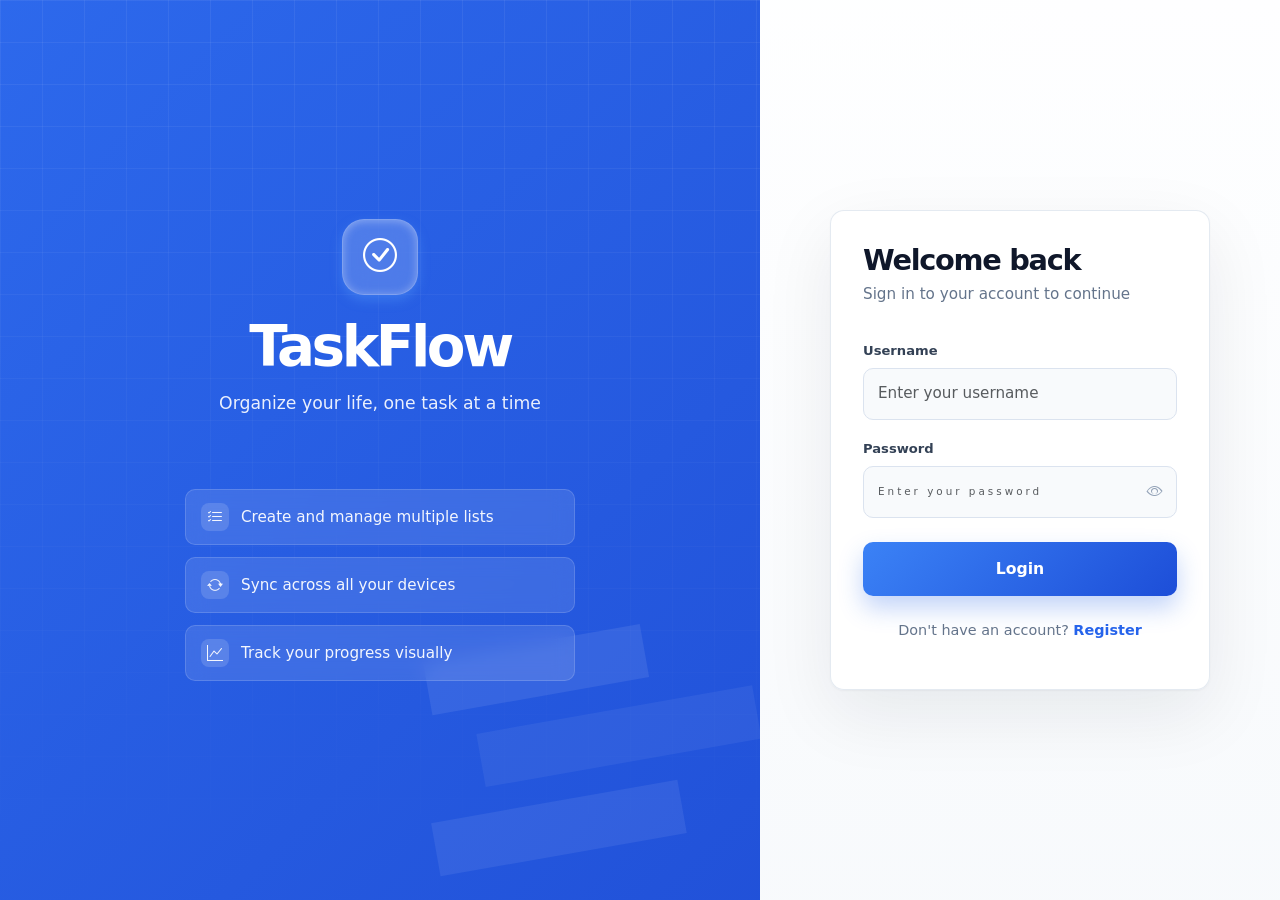
==== frontend/index.html @ c66ab673 "Initial commit" ====
<!DOCTYPE html>
<html lang="en">

<head>
    <meta charset="UTF-8">
    <meta name="viewport" content="width=device-width, initial-scale=1.0">
    <title>TaskFlow - ToDo List</title>
    <link rel="stylesheet" href="https://cdn.jsdelivr.net/npm/bootstrap@5.3.8/dist/css/bootstrap.min.css">
    <link href="https://cdn.jsdelivr.net/npm/bootstrap-icons@1.11.3/font/bootstrap-icons.min.css" rel="stylesheet">
    <link rel="stylesheet" href="css/style.css">
</head>

<body>
    <div class="container-fluid px-0">
        <div class="app-shell">

            <!-- SIDEBAR -->
            <aside class="sidebar p-3 d-flex flex-column">

                <!-- Create New List -->
                <button class="btn btn-primary w-100 mb-4" data-bs-toggle="modal" data-bs-target="#createListModal">
                    <i class="bi bi-plus-circle me-2 fw-semibold"></i>
                    Create New List
                </button>

                <!-- Lists -->
                <ul class="nav flex-column gap-1" id="listTabs">
                    <li class="nav-item">
                        <a href="#" class="nav-link active d-flex align-items-center" data-filter="all">
                            <i class="bi bi-list-check me-2 fs-5"></i> All Lists
                        </a>
                    </li>
                    <!-- Categories will be loaded dynamically -->
                </ul>

                <!-- Push settings to bottom -->
                <div class="mt-auto pt-3 border-top">
                    <a href="#" class="nav-link text-muted settings d-flex align-items-center" data-filter="">
                        <i class="bi bi-gear me-2 fs-6"></i> Settings
                    </a>
                </div>
            </aside>


            <!-- CONTENT WRAPPER -->
            <div class="app-content p-0">

                <!-- HEADER -->
                <header class="app-header d-flex align-items-center justify-content-between px-4 py-3 border-bottom">
                    <div class="d-flex align-items-center gap-3">
                        <button class="btn btn-light d-lg-none" id="sidebar-toggle">
                            <i class="bi bi-list fs-5"></i>
                        </button>
                        <div>
                            <h3 class="app-title mb-0">TaskFlow</h3>
                            <p class="text-muted small mb-0">Organize your life, one task at a time</p>
                        </div>
                    </div>
                    <div class="d-flex align-items-center gap-2">
                        <div class="search-control" id="search-control">
                            <button class="btn btn-light icon-btn" id="search-btn">
                                <i class="bi bi-search"></i>
                            </button>
                            <input type="search id="search-input" placeholder="Search lists..." autocomplete="off">
                        </div>
                        <div class="dropdown">
                            <button class="btn avatar-btn dropdown-toggle" id="profile-dropdown" data-bs-toggle="dropdown">
                                <span id="avatar-initial">U</span>
                            </button>
                            <ul class="dropdown-menu dropdown-menu-end">
                                <li><span class="dropdown-item-text" id="avatar-username">User</span></li>
                                <li>
                                    <hr class="dropdown-divider">
                                </li>
                                <li><a class="dropdown-item" href="#" id="logout-btn"><i class="bi bi-box-arrow-right me-2"></i>Logout</a>
                                </li>
                            </ul>
                        </div>
                    </div>
                </header>

                <!-- MAIN CONTENT -->
                <main class="p-4">

                    <!-- LIST CARDS -->
                    <div class="row row-cols-1 row-cols-md-2 row-cols-lg-3 g-4" id="lists-container">
                        <!-- Cards will be loaded here dynamically -->
                    </div>

                </main>
            </div>
        </div>
    </div>

    <!-- CREATE LIST MODAL -->
    <div class="modal fade" id="createListModal" tabindex="-1">
        <div class="modal-dialog">
            <div class="modal-content">
                <div class="modal-header">
                    <h5 class="modal-title">Create New List</h5>
                    <button type="button" class="btn-close" data-bs-dismiss="modal"></button>
                </div>
                <div class="modal-body">
                    <div class="mb-3">
                        <label class="form-label">List Name</label>
                        <input type="text" class="form-control" id="new-list-name" placeholder="e.g. Daily Routine">
                    </div>
                    <div class="mb-3">
                        <label class="form-label">Category</label>
                        <input type="text" id="new-list-category" class="form-control"
                            placeholder="e.g. Work, Personal, School...">
                    </div>
                </div>
                <div class="modal-footer">
                    <button type="button" class="btn btn-secondary" data-bs-dismiss="modal">Cancel</button>
                    <button type="button" class="btn btn-primary" id="create-list-btn">Create</button>
                </div>
            </div>
        </div>
    </div>
    <div class="sidebar-overlay" id="sidebar-overlay"></div>

    <script src="https://cdn.jsdelivr.net/npm/bootstrap@5.3.8/dist/js/bootstrap.bundle.min.js"></script>
    <script src="js/script.js"></script>
</body>

</html>
---- frontend/css/style.css ----
:root {
    --baby-blue: #93C5FD;
    --primary-blue: #5fa7ffbb;
    --soft-gray: #f5f5f5;
    --text-dark: #1f2937;
    --border-white: #e5e7eb;
}

body {
    margin: 0;
    background-color: var(--soft-gray);
    color: var(--text-dark);
}

.app-shell {
    min-height: 100vh;
    display: flex;
}

.app-content {
    flex: 1;
    min-width: 0;
}

.sidebar {
    background-color: white;
    border-right: 1px solid var(--border-white);
    flex: 0 0 220px;
    width: 220px;
    min-width: 220px;
    max-width: 350px;
    padding-left: 1.2rem;
    padding-right: 1.2rem;
    position: sticky;
    top: 0;
    height: 100vh;
}

/* Sidebar button */
.sidebar .btn-primary {
    background-color: var(--primary-blue);
    border: none;
    font-weight: 500;
    padding: 10px 14px;
    border-radius: 14px;
}

.sidebar .btn-primary:hover {
    background-color: rgba(75, 146, 234);
}

/* Sidebar links */
.sidebar .nav-link {
    color: #374151;
    border-radius: 10px;
    padding-left: 0.5rem;
    width: 100%;
    box-sizing: border-box;
    display: block;
}

.sidebar .nav-link:hover {
    background-color: rgba(95, 95, 96, 0.076);
}

.sidebar .nav-link.active, .nav-link:active{
    background-color: rgba(95, 168, 255, 0.20);
    font-weight: 500;
    color: rgb(0, 115, 255);
}

.settings {
    border-radius: 10px;
    padding-top: 12px;
    padding-bottom: 12px;
}

.app-header {
    background-color: white;
    border-bottom: 1px solid #ffffff;
    box-shadow: 0 1px 2.5px rgba(0, 0, 0, 0.185);
    position: sticky;
    top: 0;
    z-index: 10;

    padding-top: 18px;
    padding-bottom: 18px;
}

.brand-wrap {
    display: flex;
    align-items: center;
    gap: 10px;
}

.brand-logo {
    width: 42px;
    height: 42px;
    border-radius: 14px;
    background: #6eb3ff;
    color: white;
    display: grid;
    place-items: center;
    font-size: 21px;
    box-shadow: 0 5px 12px rgba(95, 167, 255, 0.35);
    flex-shrink: 0;
}

.app-title {
    font-size: 1.55rem;
    font-weight: 600;
    letter-spacing: -0.3px;
    line-height: 1.05;
}

header p {
    font-size: 0.82rem;
    margin-top: 4px;
}

.search-control {
    display: flex;
    align-items: center;
    gap: 6px;
    width: 38px;
    overflow: hidden;
    border-radius: 12px;
    transition: width 180ms ease, background 180ms ease;
}

.search-control.open {
    width: 220px;
    background-color: #f3f4f6;
    padding-right: 10px;
}

.search-control .icon-btn {
    flex: 0  0 38px;
}

#search-input {
    width: 100%;
    min-width: 0;
    border: none;
    outline: none;
    background: transparent;
    color: #1f2937;
    font-size: 0.9rem;
}

#search-input::placeholder {
    color: #9ca3af;
}

.icon-btn {
    width: 38px;
    height: 38px;
    border-radius: 10px;
    display: grid;
    place-items: center;
    padding: 0;
    color: #374151;
    background: #f3f4f6;
    border: none;
}

.icon-btn:hover {
    background: #e5e7eb;
}

.avatar-btn {
    width: 38px;
    height: 38px;
    border-radius: 50%;
    background: linear-gradient(135deg, #3b83f6c3, #1d4fd8cb);
    color: white;
    font-weight: 700;
    font-size: 0.95rem;
    display: grid;
    place-items: center;
    padding: 0;
    border: none;
}

.avatar-btn::after {
    display: none;
}

.avatar-btn:hover {
    opacity: 0.9;
}

main {
    padding-right: 0;
}

.btn-light {
    color: #37415187;
    font-size: large;
    background-color: #ffffff;
    border: none;
    border-radius: 10px;
    padding: 4px 7px;
}

.btn-light:hover {
    background-color: rgba(95, 95, 96, 0.110);
}

.card-meta {
    margin-left: 0;
    margin-bottom: 8px;
}

.list-card {
    background-color: white;
    border: none;
    padding: 24px 28px;
    min-height: 250px;
    border-radius: 16px;
    overflow: hidden;
    transition: transform 120ms ease, box-shadow 160ms ease;
    box-shadow: 0 4px 8px rgba(0, 0, 0, 0.1);
}


/* Softer hover */
.list-card:hover {
    transform: translateY(-6px);
    box-shadow: 0 8px 16px rgba(0, 0, 0, 0.12);
}

.card-header {
    font-weight: 600;
    font-size: 1.15rem;
    padding: 0;
    border-bottom: none;
}

.list-card .card-body {
    padding: 20px 0 0;
}

.progress {
    height: 9px;
    margin-top: 6px;
    margin-bottom: 10px;
    background-color: var(--border-white);
    border-radius: 20px;
    overflow: hidden;
}

.progress-bar {
    background : linear-gradient(
        90deg,
        #5fa7ff 0%,
        #7db8ff 50%,
        #5fa7ff 100%
    );
    box-shadow: 0 0 6px rgba(95, 167, 255, 0.6);
    border-radius: 20px;
}

.task-row {
    display: flex;
    align-items: center;
    gap: 10px;
    padding: 9px 12px;
    font-size: 0.9rem;
}

.task-row:hover {
    background-color: #f3f4f6e9;
    border-radius: 12px;
}

.task-row.completed {
    opacity: 0.45;
}

.task-row.completed:hover {
    opacity: 0.6;
}

.task-handle {
    color: #9ca3af;
}

.task-handle:active {
    cursor: grabbing;
    color: #3e3e3e;
}

.form-check-input {
    margin: 0;
    flex-shrink: 0;
    width: 1.1rem;
    height: 1.1rem;
    transform: scale(1.15);
    cursor: pointer;
    border: none;
    border-radius: 0.5px;
}

.form-check-input:checked {
    background-color: rgb(0, 106, 255);
}

.form-check-input:not(:checked) {
    background-color: #1c1d20db;
}

.form-check-input:focus {
    box-shadow: 0 0 0 2px rgba(103, 165, 241, 0.4);
    border-color: rgba(95, 167, 255, 0.6);
}

.form-check-label {
    margin: 0;
    line-height: 1.4;
    cursor: pointer;
}

.task-row, .form-check-input {
    margin-top: 0;
}

.task-row .form-check-label {
    flex: 1;
}

/* Add task toggle (Figma-style) */
.add-task-toggle {
    all: unset;
    box-sizing: border-box;

    display: flex;
    align-items: center;
    justify-content: center;
    gap: 8px;

    width: 100%;
    padding: 14px 12px;
    margin-top: 18px;

    color: #9ca3af;
    cursor: pointer;
    text-decoration: none;
    border-top: 1px solid #e5e7eb;
    font-size: 1rem;
}


.add-task-toggle:hover {
    color: rgb(0, 115, 255);
    background-color: rgba(95, 168, 255, 0.08);
    border-radius: 12px;
}

/* Reduce "+ more tasks" size */
.more-tasks-btn {
    font-size: 0.8rem;
    opacity: 0.7;
}

.more-tasks-btn:hover {
    opacity: 1;
}

.add-task-row {
    display: flex;
    gap: 8px;
    margin-top: 8px;
    background: transparent;
    border: none;
    padding: 0;
}


.add-task-row:focus-within {
    border-color: rgba(95, 167, 255, 0.6);
}

.task-input {
    border-radius: 12px;
    border: 2px solid var(--border-white);
    padding: 8px 12px;
    background: #fff;
}

.task-input:focus {
    border: 2.5px solid var(--baby-blue);
    outline: none;
    box-shadow: none;
}

.btn-add-task {
    border: none;
    border-radius: 12px;
    background: var(--baby-blue);
    color: #fff;
    font-weight: 500;
    padding: 8px 16px;
}

.btn-add-task:hover {
    background-color: rgba(75, 146, 234);
    color: #ffffff
}

.btn-delete-task {
    margin-left: auto;
    flex-shrink: 0;
    all: unset;
    color: #ffffff;
    cursor: pointer;
    font-size: 14px;

    opacity: 0;
    visibility: hidden;
    transition: opacity 150ms ease, color 150ms ease;
}

.task-row:hover .btn-delete-task {
    opacity: 1;
    visibility: visible;
}

.btn-delete-task:hover {
    color: #ef4444;
}


.task-hidden {
    display: none !important
}


/* =========================
    LOGIN PAGE
=========================*/
.login-page {
    min-height: 100vh;
    display: flex;
    background:
        radial-gradient(circle at 20% 20%, rgba(59, 130, 246, 0.14), transparent 30%),
        linear-gradient(135deg, #f8fbff 0%, #eef5ff 100%);
    font-family: Inter, system-ui, -apple-system, BlinkMacSystemFont, "Segoe UI", sans-serif;
}

.login-left {
    position: relative;
    flex: 1;
    display: flex;
    flex-direction: column;
    align-items: center;
    justify-content: center;

    padding: 4rem;
    color: white;
    overflow: hidden;

    background:
        linear-gradient(135deg, rgba(37, 99, 235, 0.96), rgba(29, 78, 216, 0.98)),
        linear-gradient(45deg, transparent 25%, rgba(255,255,255,0.08) 25%, rgba(255,255,255,0.08) 50%, transparent 50%);
}

.login-left::before {
    content: "";
    position: absolute;
    inset: 0;
    background-image:
        linear-gradient(rgba(255,255,255,0.08) 1px, transparent 1px),
        linear-gradient(90deg, rgba(255,255,255,0.08) 1px, transparent 1px);
    background-size: 42px 42px;
    mask-image: linear-gradient(to bottom, rgba(0,0,0,0.8), transparent);
    pointer-events: none;
}

.login-left > * {
    position: relative;
    z-index: 1;
}

.login-left::after {
    content: "";
    position: absolute;
    width: 520px;
    height: 520px;
    right: -120px;
    bottom: -160px;
    background:
        linear-gradient(rgba(255,255,255,0.18) 0 0) 90px 90px / 220px 54px no-repeat,
        linear-gradient(rgba(255,255,255,0.12) 0 0) 130px 170px / 280px 54px no-repeat,
        linear-gradient(rgba(255,255,255,0.16) 0 0) 70px 250px / 250px 54px no-repeat;
    border-radius: 40px;
    opacity: 0.45;
    transform: rotate(-10deg);
    pointer-events: none;
}


.login-left .brand-icon {
    width: 76px;
    height: 76px;
    margin-bottom: 1.6rem;

    display: grid;
    place-items: center;

    border-radius: 22px;
    background: rgba(255, 255, 255, 0.18);
    border: 1px solid rgba(255, 255, 255, 0.28);
    box-shadow:
        0 5px 12px rgba(95, 167, 255, 0.35),
        inset 0 1px 8px rgba(255,255,255,0.35);

    font-size: 2.1rem;
    color: white;
    backdrop-filter: blur(12px);
}

.login-left h1 {
    font-size: clamp(2.8rem, 4.4vw, 4.2rem);
    font-weight: 800;
    line-height: 0.95;
    letter-spacing: -0.06em;
    margin-bottom: 1rem;
}

.login-left p {
    font-size: 1.08rem;
    opacity: 0.9;
    text-align: center;
    max-width: 340px;
    line-height: 1.6;
}

.login-left .features {
    width: min(100%, 390px);
    margin-top: 3.5rem;
    display: flex;
    flex-direction: column;
    gap: 0.75rem;
}

.login-left .feature-item {
    display: flex;
    align-items: center;
    gap: 12px;

    padding: 13px 15px;
    border-radius: 10px;

    color: rgba(255, 255, 255, 0.94);
    background: rgba(255, 255, 255, 0.11);
    border: 1px solid rgba(255, 255, 255, 0.15);
    backdrop-filter: blur(10px);

    font-size: 0.95rem;
}

.login-left .feature-item i {
    width: 28px;
    height: 28px;
    display: grid;
    place-items: center;

    border-radius: 8px;
    background: rgba(255,255,255,0.14);
    font-size: 1rem;
}

.login-right {
    width: min(520px, 100%);
    display: flex;
    align-items: center;
    justify-content: center;
    padding: 3rem;
    background:
        linear-gradient(180deg, rgba(255,255,255,0.92), rgba(248,250,252,0.94));
}

.login-box {
    width: 100%;
    max-width: 380px;
    padding: 2rem;

    border-radius: 14px;
    background: rgba(255,255,255,0.9);
    border: 1px solid rgba(226, 232, 240, 0.9);
    box-shadow:
        0 24px 70px rgba(15, 23, 42, 0.08),
        0 1px 2px rgba(15, 23, 42, 0.04);
}

.login-box h2 {
    font-size: 1.8rem;
    font-weight: 800;
    letter-spacing: -0.045em;
    margin-bottom: 0.35rem;
    color: #0f172a;
}

.login-box .subtitle {
    color: #64748b;
    font-size: 0.95rem;
    margin-bottom: 2rem;
}

.login-box .form-label {
    font-weight: 600;
    font-size: 0.82rem;
    color: #334155;
    margin-bottom: 0.45rem;
}

.login-box .form-control {
    min-height: 52px;
    border-radius: 10px;
    border: 1px solid #dbe3ef;
    padding: 12px 14px;
    font-size: 0.95rem;
    color: #0f172a;
    background: #f8fafc;
    transition: border-color 160ms ease, box-shadow 160ms ease, background 160ms ease;
}

.login-box .form-control:hover {
    background: white;
    border-color: #cbd5e1;
}

.login-box .form-control:focus {
    background: white;
    border-color: #3b82f6;
    box-shadow: 0 0 0 4px rgba(59, 130, 246, 0.14);
}

.login-box .btn-primary {
    min-height: 54px;
    border: none;
    border-radius: 10px;
    background: linear-gradient(135deg, #3b82f6, #1d4ed8);
    box-shadow: 0 12px 24px rgba(37, 99, 235, 0.28);
    font-weight: 700;
    font-size: 0.98rem;
    letter-spacing: 0;
    transition: transform 160ms ease, box-shadow 160ms ease, filter 160ms ease;
}

.login-box .btn-primary:hover {
    transform: translateY(-1px);
    filter: saturate(1.08);
    box-shadow: 0 16px 32px rgba(37, 100, 235, 0.556);
}

.login-box .btn-primary:active {
    transform: translateY(0);
    box-shadow: 0 8px 18px rgba(37, 99, 235, 0.28);
}

.login-box .switch-link {
    color: #64748b;
    font-size: 0.9rem;
    text-align: center;
    margin-top: 1.5rem;
}

.login-box .switch-link a {
    color: #2563eb;
    font-weight: 700;
    text-decoration: none;
}

.login-box .switch-link a:hover {
    text-decoration: underline;
}

.login-box input[type="password"] {
    font-size: 0.65rem;
    letter-spacing: 3px;
}

.password-toggle {
    position: absolute;
    right: 14px;
    translate: translateY(-50%);
    bottom: 14px;
    cursor: pointer;
    color: #94a3b8;
    font-size: 1rem;
}

.password-toggle:hover {
    color: #3b82f6;
}

.alert-danger {
    border-radius: 10px;
    font-size: 0.875rem;
    border: 1px solid #fecaca;
    background: #fff1f2;
    color: #dc2626;
}

/* existing login mobile styles */
@media (max-width: 991.98px) {
    .login-page {
        align-items: center;
        justify-content: center;
        min-height: 100vh;
        padding: 1.5rem;
        background:
            linear-gradient(135deg, rgba(37, 99, 235, 0.96), rgba(29, 78, 216, 0.98));
    }

    .login-right {
        width: 100%;
        padding: 0;
        background: transparent;
    }

    .login-box {
        padding: 1.4rem;
        box-shadow: 0 20px 60px rgba(15, 23, 42, 0.24);
    }
}

@media (prefers-color-scheme: dark){
    .login-box {
        background: #151719;
        border: 1px solid rgba(255,255,255,0.12);
        box-shadow:
            0 24px 70px rgba(0, 0, 0, 0.35),
            0 1px 2px rgba(255, 255, 255, 0.04);
    }

    .login-box h2 {
        color: #f8fafc;
    }

    .login-box .subtitle,
    .login-box .switch-link {
        color: #9ca3af;
    }

    .login-box .form-label {
        color: #dbeafe;
    }

    .login-box .form-control {
        color: #f8fafc;
        background: #1f2125;
        border-color: rgba(255,255,255,0.16);
    }

    .login-box .form-control:hover,
    .login-box .form-control:focus {
        background: #22252a;
    }

    .login-box .form-control::placeholder {
        color: #a3aab7;
    }
}

/* NEW - main app mobile styles */
@media (max-width: 991.98px) {
    .sidebar {
        position: fixed;
        top: 0;
        left: -220px;
        z-index: 1001;

        width: 220px;
        min-width: 220px;
        max-width: 220px;
        height: 100vh;

        background-color: white;
        border-right: 1px solid var(--border-white);
        padding: 1rem;

        transition: left 180ms ease;
    }

    .sidebar.open {
        left: 0;
        box-shadow: 4px 0 20px rgba(0,0,0,0.15);
    }

    .sidebar-overlay {
        display: none;
        position: fixed;
        inset: 0;
        background: rgba(15, 23, 42, 0.35);
        z-index: 1000;
    }

    .sidebar-overlay.show {
        display: block;
    }

    .app-shell {
        display: block;
    }

    .app-content {
        width: 100%;
    }

    .app-header {
        position: sticky;
        top: 0;
        z-index: 900;
    }

    main {
        padding: 1rem !important;
    }
}

@media (max-width: 575.98px) {
    .search-control.open {
        width: 160px;
    }
}
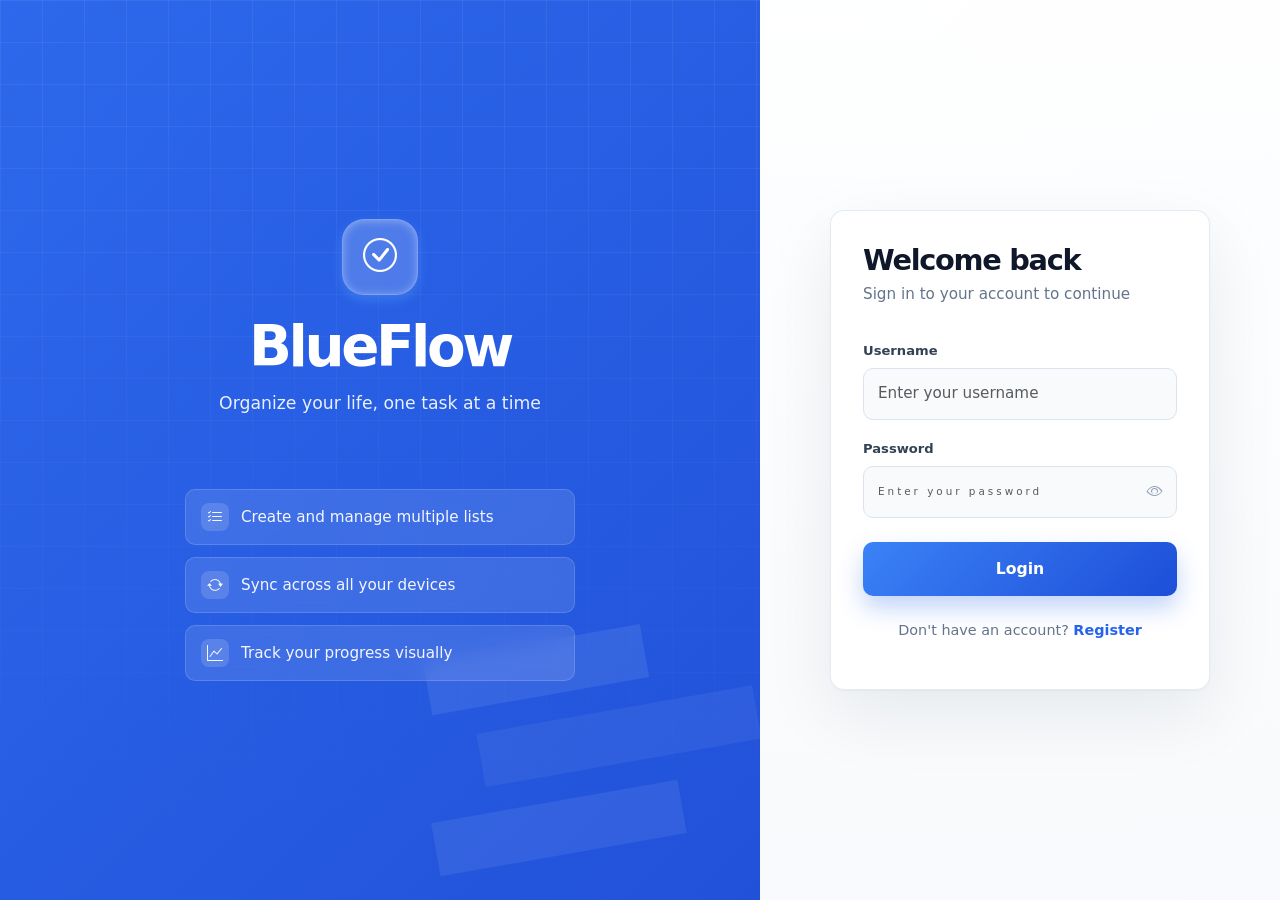
==== commit 06d9d5e0: "Added theme toggle button for light & dark theme, and prepared for deployment -  "26-06-2026"" ====
--- a/frontend/index.html
+++ b/frontend/index.html
@@ -4,7 +4,7 @@
 <head>
     <meta charset="UTF-8">
     <meta name="viewport" content="width=device-width, initial-scale=1.0">
-    <title>TaskFlow - ToDo List</title>
+    <title>BlueFlow - ToDo List</title>
     <link rel="stylesheet" href="https://cdn.jsdelivr.net/npm/bootstrap@5.3.8/dist/css/bootstrap.min.css">
     <link href="https://cdn.jsdelivr.net/npm/bootstrap-icons@1.11.3/font/bootstrap-icons.min.css" rel="stylesheet">
     <link rel="stylesheet" href="css/style.css">
@@ -20,7 +20,7 @@
                 <!-- Create New List -->
                 <button class="btn btn-primary w-100 mb-4" data-bs-toggle="modal" data-bs-target="#createListModal">
                     <i class="bi bi-plus-circle me-2 fw-semibold"></i>
-                    Create New List
+                    Create List
                 </button>
 
                 <!-- Lists -->
@@ -35,7 +35,7 @@
 
                 <!-- Push settings to bottom -->
                 <div class="mt-auto pt-3 border-top">
-                    <a href="#" class="nav-link text-muted settings d-flex align-items-center" data-filter="">
+                    <a href="settings.html" class="nav-link text-muted settings d-flex align-items-center">
                         <i class="bi bi-gear me-2 fs-6"></i> Settings
                     </a>
                 </div>
@@ -51,17 +51,44 @@
                         <button class="btn btn-light d-lg-none" id="sidebar-toggle">
                             <i class="bi bi-list fs-5"></i>
                         </button>
+
+                        <div class="brand-logo">
+                            <i class="bi bi-check-circle"></i>
+                        </div>
+
                         <div>
-                            <h3 class="app-title mb-0">TaskFlow</h3>
+                            <h3 class="app-title mb-0">BlueFlow</h3>
                             <p class="text-muted small mb-0">Organize your life, one task at a time</p>
                         </div>
                     </div>
                     <div class="d-flex align-items-center gap-2">
                         <div class="search-control" id="search-control">
-                            <button class="btn btn-light icon-btn" id="search-btn">
+                            <button class="btn btn-light icon-btn" id="search-btn" aria-label="Search Lists">
                                 <i class="bi bi-search"></i>
                             </button>
-                            <input type="search id="search-input" placeholder="Search lists..." autocomplete="off">
+                            <input type="search" id="search-input" placeholder="Search lists..." autocomplete="off">
+                        </div>
+                        <div class="dropdown">
+                            <button class="btn icon-btn dropdown-toggle" id="theme-toggle" data-bs-toggle="dropdown" title="Theme">
+                                <i class="bi bi-circle-half" id="theme-icon"></i>
+                            </button>
+                            <ul class="dropdown-menu dropdown-menu-end" id="theme-menu">
+                                <li>
+                                    <a class="dropdown-item theme-option" href="#" data-theme-value="light">
+                                        <i class="bi bi-sun-fill me-2"></i>Light
+                                    </a>
+                                </li>
+                                <li>
+                                    <a class="dropdown-item theme-option" href="#" data-theme-value="dark">
+                                        <i class="bi bi-moon-fill me-2"></i>Dark
+                                    </a>
+                                </li>
+                                <li>
+                                    <a class="dropdown-item theme-option" href="#" data-theme-value="system">
+                                        <i class="bi bi-circle-half me-2"></i>System
+                                    </a>
+                                </li>
+                            </ul>
                         </div>
                         <div class="dropdown">
                             <button class="btn avatar-btn dropdown-toggle" id="profile-dropdown" data-bs-toggle="dropdown">
@@ -83,11 +110,15 @@
                 <main class="p-4">
 
                     <!-- LIST CARDS -->
-                    <div class="row row-cols-1 row-cols-md-2 row-cols-lg-3 g-4" id="lists-container">
+                    <div class="row row-cols-1 row-cols-sm-2 row-cols-lg-3 g-4" id="lists-container">
                         <!-- Cards will be loaded here dynamically -->
                     </div>
 
                 </main>
+                
+                <footer class="site-footer">
+                    <p>&copy; 2026 BLUEFLOW. All rights reserved.</p>
+                </footer> 
             </div>
         </div>
     </div>
@@ -120,6 +151,18 @@
     </div>
     <div class="sidebar-overlay" id="sidebar-overlay"></div>
 
+
+    <!-- TOAST CONTAINER -->
+    <div class="toast-container position-fixed bottom-0 end-0 p-3" style="z-index: 9999;">
+        <div id="app-toast" class="toast align-items-center border-0" role="alert">
+            <div class="d-flex">
+                <div class="toast-body" id="toast-message"></div>
+                <button type="button" class="btn-close btn-close-white me-2 m-auto" data-bs-dismiss="toast"></button>
+                <!-- Toast message will be set dynamically -->
+            </div>
+        </div>
+    </div>
+
     <script src="https://cdn.jsdelivr.net/npm/bootstrap@5.3.8/dist/js/bootstrap.bundle.min.js"></script>
     <script src="js/script.js"></script>
 </body>
--- a/frontend/css/style.css
+++ b/frontend/css/style.css
@@ -4,12 +4,115 @@
     --soft-gray: #f5f5f5;
     --text-dark: #1f2937;
     --border-white: #e5e7eb;
+    --bg-card: #ffffff;
+    --bg-sidebar: #ffffff;
+    --bg-card: #ffffff;
+}
+
+[data-theme="dark"] {
+    --soft-gray: #0f1117;
+    --text-dark: #f1f5f9;
+    --border-white: #2d3748;
+    --bg-card: #1a1d2e;
+    --bg-sidebar: #13151f;
+    --bg-header: #13151f;
+}
+
+[data-theme="dark"] .sidebar {
+    background-color: var(--bg-sidebar) !important;
+    border-right-color: var(--border-white) !important;
+}
+
+[data-theme="dark"] .list-card {
+    box-shadow: 0 4px 8px rgba(0, 0, 0, 0.4);
+}
+
+[data-theme="dark"] .task-row:hover {
+    background-color: #2d3748;
+}
+
+[data-theme="dark"] .sidebar .nav-link {
+    color: #cbd5e1;
+}
+
+[data-theme="dark"] .sidebar .nav-link.active {
+    background-color: rgba(95, 168, 255, 0.15);
+    color: #60a5fa;
+}
+
+[data-theme="dark"] .card-meta {
+    color: #94a3b8 !important;
+}
+
+[data-theme="dark"] .add-task-toggle {
+    border-top-color: #2d3748;
+    color: #64748b;
+}
+
+[data-theme="dark"] .task-handle {
+    color: #4b5563;
+}
+
+[data-theme="dark"] .form-check-input:not(:checked) {
+    background-color: #374151;
+}
+
+[data-theme="dark"] .btn-light {
+    background-color: #1e2535;
+    color: #94a3b8;
+}
+
+[data-theme="dark"] .btn-light:hover {
+    background-color: #2d3748;
+}
+
+[data-theme="dark"] .dropdown-menu {
+    background-color: #1e2535;
+    border-color: #2d3748;
+}
+
+[data-theme="dark"] .dropdown-item, .dropdown-item-text {
+    color: #cbd5e1;
+}
+
+[data-theme="dark"] .dropdown-item:hover {
+    background-color: #2d3748;
+    color: #f1f5f9;
+}
+
+[data-theme="dark"] .card-header,
+[data-theme="dark"] .list-name,
+[data-theme="dark"] .form-check-label,
+[data-theme="dark"] .task-row,
+[data-theme="dark"] .more-tasks-btn {
+    color: #f1f5f9 !important;
+}
+
+[data-theme="dark"] .text-muted {
+    color: #94a3b8 !important;
+}
+
+[data-theme="dark"] footer,
+[data-theme="dark"] .site-footer {
+    background-color: var(--bg-card) !important;
+    color: #94a3b8;
+    border-top-color: #2d3748 !important;
+}
+
+[data-theme="light"] {
+    --soft-gray: #f5f5f5;
+    --text-dark: #1f2937;
+    --border-white: #e5e7eb;
+    --bg-card: #ffffff;
+    --bg-sidebar: #ffffff;
+    --bg-header: #ffffff;
 }
 
 body {
     margin: 0;
     background-color: var(--soft-gray);
     color: var(--text-dark);
+    transition: background-color 200ms ease, color 200ms ease;
 }
 
 .app-shell {
@@ -20,10 +123,31 @@
 .app-content {
     flex: 1;
     min-width: 0;
+    display: flex;
+    flex-direction: column;
+    min-height: 100vh;
+}
+
+.app-content main{
+    flex: 1;
+}
+
+.site-footer {
+    padding: 1rem 1.5rem;
+    text-align: center;
+    font-size: 0.82rem;
+    color: #6b7280;
+    background: var(--soft-gray);
+    border-top: 1px solid var(--border-white);
+    margin-top: auto;
+}
+
+.site-footer p {
+    margin: 0;
 }
 
 .sidebar {
-    background-color: white;
+    background-color: var(--bg-sidebar);
     border-right: 1px solid var(--border-white);
     flex: 0 0 220px;
     width: 220px;
@@ -76,7 +200,7 @@
 }
 
 .app-header {
-    background-color: white;
+    background-color: var(--bg-header);
     border-bottom: 1px solid #ffffff;
     box-shadow: 0 1px 2.5px rgba(0, 0, 0, 0.185);
     position: sticky;
@@ -121,32 +245,57 @@
 .search-control {
     display: flex;
     align-items: center;
-    gap: 6px;
+    gap: 0;
     width: 38px;
+    height: 38px;
     overflow: hidden;
-    border-radius: 12px;
-    transition: width 180ms ease, background 180ms ease;
+    border-radius: 16px;
+    background: transparent;
+    transition: width 180ms ease, background 180ms ease, box-shadow 180ms ease;
 }
 
 .search-control.open {
-    width: 220px;
-    background-color: #f3f4f6;
-    padding-right: 10px;
+    width: 250px;
+    background: #f3f4f6;
+    box-shadow: inset 0 0 0 1px #e5e7eb;
 }
 
 .search-control .icon-btn {
-    flex: 0  0 38px;
+    flex: 0 0 38px;
+    width: 38px;
+    height: 38px;
+    background: transparent;
+}
+
+.search-control .icon-btn:hover {
+    background: transparent;
 }
 
 #search-input {
-    width: 100%;
+    flex: 1;
     min-width: 0;
-    border: none;
-    outline: none;
-    background: transparent;
+    height: 100%;
+
+    border: none !important;
+    outline: none !important;
+    box-shadow: none !important;
+    appearance: none;
+    -webkit-appearance: none;
+
+    background: transparent !important;
     color: #1f2937;
     font-size: 0.9rem;
-}
+    padding: 0 12px 0 4px;
+}
+
+#search-input:focus,
+#search-input:active {
+    border: none !important;
+    outline: none !important;
+    box-shadow: none !important;
+    background: transparent !important;
+}
+
 
 #search-input::placeholder {
     color: #9ca3af;
@@ -167,6 +316,41 @@
 .icon-btn:hover {
     background: #e5e7eb;
 }
+
+#theme-toggle::after {
+    display: none !important;
+}
+
+#theme-toggle {
+    width: 38px;
+    height: 38px;
+    border-radius: 50%;
+    background: #f3f4f6;
+    border: none;
+    display: grid;
+    place-items: center;
+    padding: 0;
+}
+
+[data-theme="dark"] #theme-toggle {
+    background: #1e2535;
+    border: 1.5px solid #3b82f6;
+    color: #93c5fd;
+}
+
+.theme-option.active {
+    color: #93c5fd !important;
+    font-weight: 600;
+}
+
+[data-theme="dark"] .theme-option.active {
+    color: #93c5fd !important;
+}
+
+/* [data-theme="light"] .theme-option.active {
+    color: var(--text-dark) !important;
+    background:
+} */
 
 .avatar-btn {
     width: 38px;
@@ -213,7 +397,7 @@
 }
 
 .list-card {
-    background-color: white;
+    background-color: var(--bg-card);
     border: none;
     padding: 24px 28px;
     min-height: 250px;
@@ -235,10 +419,29 @@
     font-size: 1.15rem;
     padding: 0;
     border-bottom: none;
+    background-color: var(--bg-card) !important;
 }
 
 .list-card .card-body {
     padding: 20px 0 0;
+}
+
+.list-rename-input {
+    font-weight: 600;
+    font-size: 1.15rem;
+    border: none;
+    border-bottom: 2px solid #3b82f6;
+    border-radius: 0;
+    padding: 0;
+    background: transparent;
+    box-shadow: none;
+    width: 100%;
+}
+
+.list-rename-input:focus {
+    box-shadow: none;
+    outline: none;
+    background: transparent;
 }
 
 .progress {
@@ -408,28 +611,46 @@
     color: #ffffff
 }
 
-.btn-delete-task {
+.task-actions {
     margin-left: auto;
     flex-shrink: 0;
-    all: unset;
-    color: #ffffff;
+    opacity: 0;
+    visibility: hidden;
+    transition: opacity 150ms ease;
+}
+
+.task-row:hover .task-actions {
+    opacity: 1;
+    visibility: visible;
+}
+
+.btn-task-menu {
+    background: none;
+    border: none;
+    color: #9ca3af;
     cursor: pointer;
     font-size: 14px;
-
-    opacity: 0;
-    visibility: hidden;
-    transition: opacity 150ms ease, color 150ms ease;
-}
-
-.task-row:hover .btn-delete-task {
-    opacity: 1;
-    visibility: visible;
-}
-
-.btn-delete-task:hover {
-    color: #ef4444;
-}
-
+    padding: 2px 6px;
+    border-radius: 6px;
+    line-height: 1;
+}
+
+.btn-task-menu:hover {
+    color: #374151;
+    background: #f3f4f6;
+}
+
+.task-due-date {
+    font-size: 0.75rem;
+    color: #9ca3af;
+    white-space: nowrap;
+    flex-shrink: 0;
+}
+
+.task-due-input {
+    max-width: 140px;
+    flex-shrink: 0;
+}
 
 .task-hidden {
     display: none !important
@@ -581,6 +802,39 @@
         linear-gradient(180deg, rgba(255,255,255,0.92), rgba(248,250,252,0.94));
 }
 
+.mobile-brand {
+    display: flex;
+    flex-direction: column;
+    align-items: center;
+    width: 100%;
+}
+
+.mobile-brand .brand-icon {
+    width: 76px;
+    height: 76px;
+    margin-bottom: 1.6rem;
+
+    display: grid;
+    place-items: center;
+
+    border-radius: 22px;
+    background: rgba(255, 255, 255, 0.18);
+    border: 1px solid rgba(255, 255, 255, 0.28);
+    box-shadow:
+        0 5px 12px rgba(95, 167, 255, 0.35),
+        inset 0 1px 8px rgba(255,255,255,0.35);
+
+    font-size: 2.1rem;
+    color: white;
+    
+}
+
+.mobile-brand h1 {
+    font-size: 2rem;
+    font-weight: 800;
+    letter-spacing: -0.05em;
+    margin-bottom: 0.3rem;
+}
 .login-box {
     width: 100%;
     max-width: 380px;
@@ -704,6 +958,83 @@
     color: #dc2626;
 }
 
+/* SETTINGS PAGE */
+.settings-section {
+    background: white;
+    border-radius: 16px;
+    padding: 2rem;
+    box-shadow: 0 2px 8px rgba(0, 0, 0, 0.06);
+}
+
+.settings-title {
+    font-size: 1.1rem;
+    font-weight: 700;
+    color: #111827;
+    margin-bottom: 0.25rem;
+}
+
+.settings-section .text-muted {
+    font-size: 0.875rem;
+    margin-bottom: 1.5rem;
+}
+
+.settings-section .form-label {
+    font-weight: 600;
+    font-size: 0.82rem;
+    color: #374151;
+}
+
+.settings-section .form-control {
+    border-radius: 10px;
+    border: 1.5px solid #e5e7eb;
+    padding: 10px 14px;
+    font-size: 0.9rem;
+    background: #f9fafb;
+}
+
+.settings-section .form-control:focus {
+    border-color: #3b82f6;
+    box-shadow: 0 0 0 3px rgba(59, 130, 246, 0.15);
+    background: white;
+}
+
+.settings-section .btn-primary {
+    border-radius: 10px;
+    padding: 9px 20px;
+    font-weight: 600;
+    font-size: 0.9rem;
+    background: linear-gradient(135deg, #3b82f6, #1d4ed8);
+    border: none;
+}
+
+.settings-section .btn-primary:hover {
+    transform: translateY(-1px);
+    box-shadow: 0 4px 12px rgba(59, 130, 246, 0.4);
+}
+
+.settings-section .btn-danger {
+    border-radius: 10px;
+    padding: 9px 20px;
+    font-weight: 600;
+    font-size: 0.9rem;
+    border: none;
+    background: linear-gradient(135deg, #ef4444, #dc2626);
+    box-shadow: 0 4px 12px hsla(0, 84%, 60%, 0.3);
+}
+
+.settings-section .btn-danger:hover {
+    transform: translateY(-1px);
+    box-shadow: 0 8px 20px rgba(239, 68, 68, 0.5);
+}
+
+.settings-section hr {
+    display: none;
+}
+
+main hr {
+    border-color: transparent;
+}
+
 /* existing login mobile styles */
 @media (max-width: 991.98px) {
     .login-page {
@@ -727,55 +1058,38 @@
     }
 }
 
-@media (prefers-color-scheme: dark){
-    .login-box {
-        background: #151719;
-        border: 1px solid rgba(255,255,255,0.12);
-        box-shadow:
-            0 24px 70px rgba(0, 0, 0, 0.35),
-            0 1px 2px rgba(255, 255, 255, 0.04);
-    }
-
-    .login-box h2 {
-        color: #f8fafc;
-    }
-
-    .login-box .subtitle,
-    .login-box .switch-link {
-        color: #9ca3af;
-    }
-
-    .login-box .form-label {
-        color: #dbeafe;
-    }
-
-    .login-box .form-control {
-        color: #f8fafc;
-        background: #1f2125;
-        border-color: rgba(255,255,255,0.16);
-    }
-
-    .login-box .form-control:hover,
-    .login-box .form-control:focus {
-        background: #22252a;
-    }
-
-    .login-box .form-control::placeholder {
-        color: #a3aab7;
-    }
-}
-
 /* NEW - main app mobile styles */
 @media (max-width: 991.98px) {
+
+    .login-left {
+        display: none !important;
+    }
+
+    .login-right {
+        width: 100%;
+        min-height: 100vh;
+        display: flex;
+        flex-direction: column;
+        align-items: center;
+        justify-content: center;
+        padding: 2rem;
+        background: linear-gradient(135deg, rgba(37, 99, 235, 0.96), rgba(29, 78, 216, 0.98));
+    }
+
+    .login-box {
+        padding: 1.4rem;
+        box-shadow: 0 20px 60px rgba(15, 23, 42, 0.24);
+    }
+    
     .sidebar {
         position: fixed;
         top: 0;
         left: -220px;
         z-index: 1001;
 
-        width: 220px;
-        min-width: 220px;
-        max-width: 220px;
+        width: 170px;
+        min-width: 170px;
+        max-width: 170px;
         height: 100vh;
 
         background-color: white;
@@ -783,6 +1097,23 @@
         padding: 1rem;
 
         transition: left 180ms ease;
+    }
+
+    .sidebar .btn-primary {
+        padding: 10px 8px;
+        border-radius: 12px;
+        font-size: 0.86rem;
+        line-height: 1.15;
+        display: flex;
+        align-items: center;
+        justify-content: center;
+        gap: 6px;
+        white-space: normal;
+    }
+
+    .sidebar .btn-primary i {
+        margin-right: 0 !important;
+        font-size: 0.95rem;
     }
 
     .sidebar.open {
@@ -814,6 +1145,24 @@
         position: sticky;
         top: 0;
         z-index: 900;
+        width: 100%;
+    }
+    .brand-logo {
+        width: 34px;
+        height: 34px;
+        border-radius: 11px;
+        font-size: 17px;
+    }
+
+    .app-title {
+        font-size: 1.25rem;
+        letter-spacing: -0.2px;
+    }
+
+    .app-header p {
+        font-size: 0.65rem;
+        line-height: 1.25;
+        max-width: 180px;
     }
 
     main {
@@ -822,7 +1171,130 @@
 }
 
 @media (max-width: 575.98px) {
+    .app-header {
+        padding-left: 0.5rem !important;
+        padding-right: 0.75rem !important;
+    }
+
+    .app-header > .d-flex:first-child {
+        gap: 0.5rem !important;
+        min-width: 0;
+    }
+
+    #sidebar-toggle {
+        margin-left: -0.35rem;
+        width: 34px;
+        height: 34px;
+        flex: 0 0 34px;
+    }
+
+    .brand-logo {
+        width: 34px;
+        height: 34px;
+        border-radius: 10px;
+        font-size: 16px;
+        flex: 0 0 34px;
+    }
+
+    .app-header .app-title {
+        font-size: 1.2rem;
+        line-height: 1;
+        letter-spacing: -0.2px;
+    }
+
+    .app-header p {
+        display: none;
+    }
+
+    .app-header .gap-2 {
+        gap: 0.45rem !important;
+    }
+
+    .icon-btn,
+    .avatar-btn {
+        width: 34px;
+        height: 34px;
+        flex: 0 0 34px;
+    }
+
+    .search-control {
+        width: 34px;
+        height: 34px;
+    }
+
+    .search-control .icon-btn {
+        width: 34px;
+        height: 34px;
+        flex-basis: 34px;
+    }
+
     .search-control.open {
-        width: 160px;
-    }
-}
+        width: 155px;
+    }
+    
+    main {
+        padding: 0.85rem !important;
+    }
+
+    #lists-container {
+        justify-content: center;
+    }
+
+    #lists-container > .col {
+        flex: 0 0 88%;
+        max-width: 88%;
+    }
+
+    .list-card {
+        padding: 16px 18px;
+        min-height: 180px;
+        border-radius: 14px;
+    }
+
+    .card-header {
+        font-size: 0.98rem;
+        line-height: 1.2;
+    }
+
+    .btn-delete-list {
+        padding: 2px 4px;
+    }
+
+    .card-meta {
+        font-size: 0.76rem;
+        margin-bottom: 4px;
+    }
+
+    .progress {
+        height: 7px;
+        margin-top: 4px;
+        margin-bottom: 8px;
+    }
+
+    .list-card .card-body {
+        padding-top: 10px;
+    }
+
+    .task-row {
+        padding: 6px 7px;
+        gap: 8px;
+        font-size: 0.82rem;
+    }
+
+    .form-check-input {
+        width: 1rem;
+        height: 1rem;
+        transform: scale(1.05);
+    }
+
+    .more-tasks-btn {
+        font-size: 0.74rem;
+        margin-top: 0 !important;
+    }
+
+    .add-task-toggle {
+        margin-top: 9px;
+        padding: 9px 8px;
+        font-size: 0.86rem;
+    }
+}
